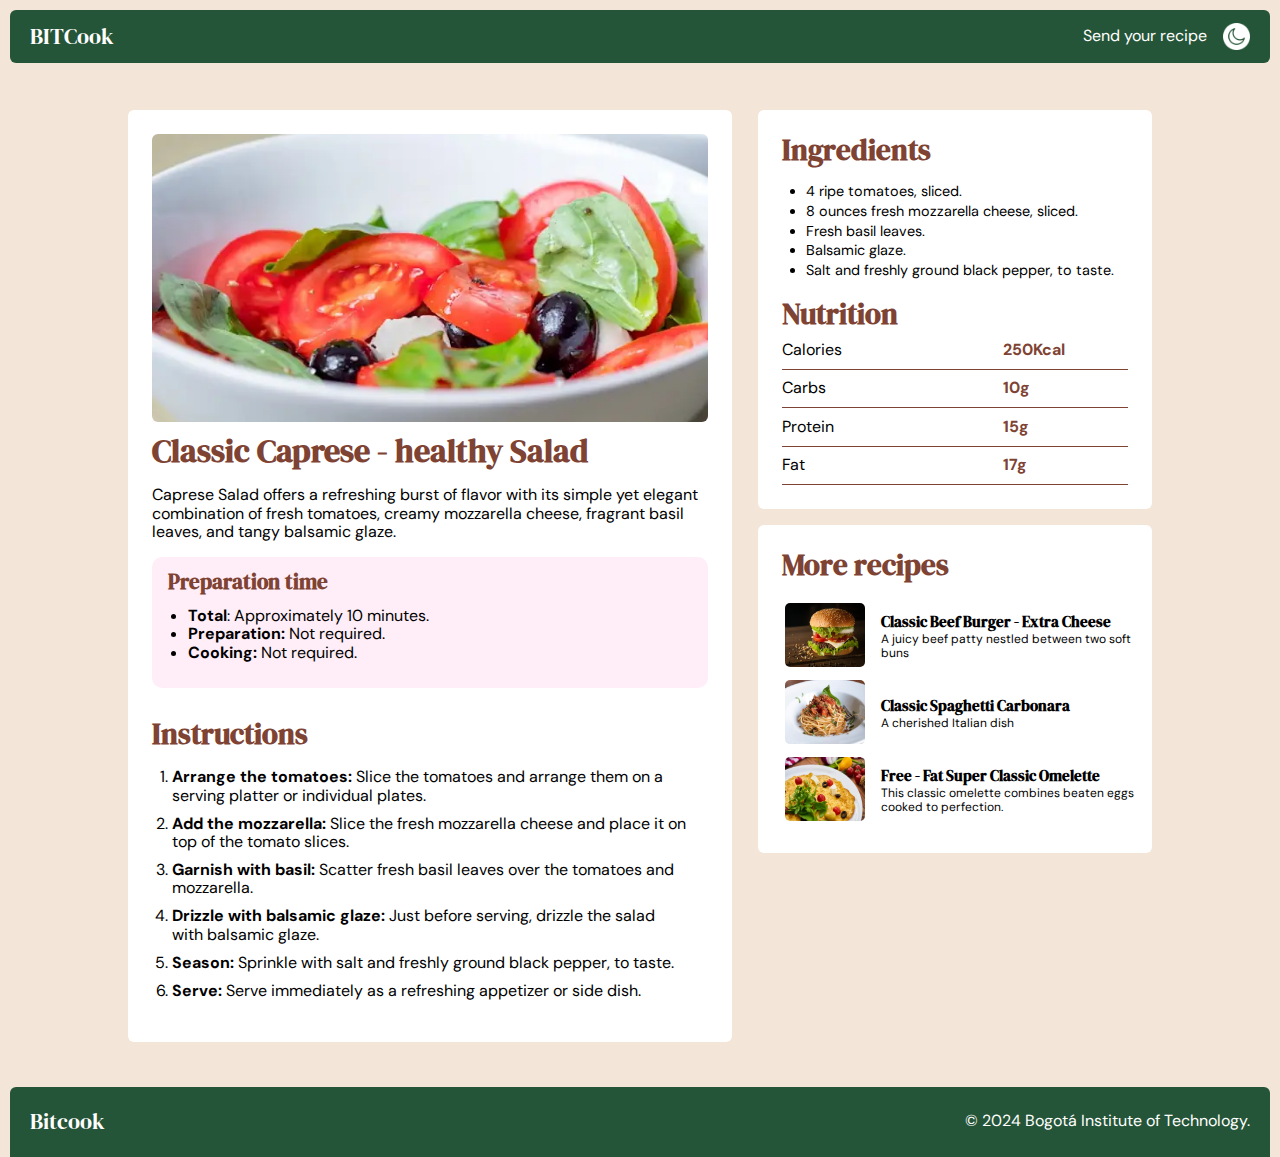
==== fifth-recipe.html @ d4073292 "Add each complete recipe and other details" ====
<!DOCTYPE html>
<html lang="en">

<head>
    <meta charset="UTF-8">
    <meta name="viewport" content="width=device-width, initial-scale=1.0">

    <link rel='preload' href='css/style.css' as='style'>
    <link rel='stylesheet' href='css/style.css'>

    <link rel='preload' href='css/recipe.css' as='style'>
    <link rel='stylesheet' href='css/recipe.css'>

    <link rel='preload' href='css/normalize.css' as='style'>
    <link rel='stylesheet' href='css/normalize.css'>

    <link rel='icon' href='images/favicon.png' type='image/x-icon'>

    <title>BIT Cook Recipe</title>
</head>

<body>
    <header class="header">
        <nav class="header__navbar">
            <ul class="header__navbar-list">
                <li class="header__navbar__item header__navbar__item--left"><a href="index.html">BITCook</a></li>
                <li class="header__navbar__item header__navbar__item--right"><a href="form.html">Send your recipe</a>
                </li>
                <li class="header__navbar__item header__navbar__item--right">
                    <img src="assets/img/dark-mode-icon.png" alt="Dark Mode Icon" />
                </li>
            </ul>
        </nav>
    </header>

    <main class="main">

        <section class="main__recipe">

            <picture>
                <source srcset="assets/img/salad.webp" type="img/webp">
                <img class="main__recipe__image" src="assets/img/salad.webp" alt="Recipe Image">
            </picture>

            <h1 class="main__recipe__title">Classic Caprese - healthy Salad</h1>

            <p class="main__recipe__description">Caprese Salad offers a refreshing burst of flavor with its simple yet
                elegant combination of fresh tomatoes, creamy mozzarella cheese, fragrant basil leaves, and tangy
                balsamic glaze.
            </p>

            <div class="main__recipe__details">
                <h3 class="main__recipe__details__title">Preparation time</h3>

                <ul class="main__recipe__details__list">
                    <li class="main__recipe__details__list__item"><strong>Total</strong>: Approximately 10 minutes.</li>
                    <li class="main__recipe__details__list__item"><strong>Preparation:</strong> Not required.</li>
                    <li class="main__recipe__details__list__item"><strong>Cooking:</strong> Not required.</li>
                </ul>

            </div>

            <div class="main__recipe__instructions">

                <h2 class="main__recipe__instructions__title">Instructions</h2>

                <ol class="main__recipe__instructions__list">

                    <li class="main__recipe__instructions__list__item"><strong>Arrange the tomatoes:</strong> Slice the
                        tomatoes and arrange them on a serving platter or individual plates.</li>
                    <li class="main__recipe__instructions__list__item"><strong>Add the mozzarella:</strong> Slice the
                        fresh mozzarella cheese and place it on top of the tomato slices.</li>
                    <li class="main__recipe__instructions__list__item"><strong>Garnish with basil:</strong> Scatter
                        fresh basil leaves over the tomatoes and mozzarella.</li>
                    <li class="main__recipe__instructions__list__item"><strong>Drizzle with balsamic glaze:</strong>
                        Just before serving, drizzle the salad with balsamic glaze.</li>
                    <li class="main__recipe__instructions__list__item"><strong>Season:</strong> Sprinkle with salt and
                        freshly ground black pepper, to taste.</li>
                    <li class="main__recipe__instructions__list__item"><strong>Serve:</strong> Serve immediately as a
                        refreshing appetizer or side dish.</li>

                </ol>

            </div>

        </section>

        <aside class="main__aside">

            <section class="main__aside__ingredients">

                <h2 class="main__aside__ingredients__title">Ingredients</h2>
                <ul class="main__aside__ingredients__list">
                    <li class="main__aside__ingredients__list__item">4 ripe tomatoes, sliced.</li>
                    <li class="main__aside__ingredients__list__item">8 ounces fresh mozzarella cheese, sliced.</li>
                    <li class="main__aside__ingredients__list__item">Fresh basil leaves.</li>
                    <li class="main__aside__ingredients__list__item">Balsamic glaze.</li>
                    <li class="main__aside__ingredients__list__item">Salt and freshly ground black pepper, to taste.</li>
                </ul>

                <h2 class="main__aside__ingredients__nutrition-title">Nutrition</h2>
                <div class="main__aside__ingredients__nutrition">
                    <div class="main__aside__ingredients__nutrition__info">
                        <p class="main__aside__ingredients__nutrition__info__text">Calories</p>
                        <p class="main__aside__ingredients__nutrition__info__text">Carbs</p>
                        <p class="main__aside__ingredients__nutrition__info__text">Protein</p>
                        <p class="main__aside__ingredients__nutrition__info__text">Fat</p>
                    </div>
                    <div class="main__aside__ingredients__nutrition__info">
                        <p
                            class="main__aside__ingredients__nutrition__info__text main__aside__ingredients__nutrition__info__text--values">
                            250Kcal</p>
                        <p
                            class="main__aside__ingredients__nutrition__info__text main__aside__ingredients__nutrition__info__text--values">
                            10g</p>
                        <p
                            class="main__aside__ingredients__nutrition__info__text main__aside__ingredients__nutrition__info__text--values">
                            15g</p>
                        <p
                            class="main__aside__ingredients__nutrition__info__text main__aside__ingredients__nutrition__info__text--values">
                            17g</p>
                    </div>
                </div>

            </section>

            <section class="main__aside__more-recipes">

                <h2 class="main__aside__more-recipes__title">More recipes</h2>

                <a href="sixth-recipe.html" class="main__aside__more-recipes__recipe__link">
                    <div class="main__aside__more-recipes__recipe">
                        <picture>
                            <source srcset="assets/img/burgher.webp" type="img/webp">
                            <img class="main__aside__more-recipes__image" src="assets/img/burgher.webp"
                                alt="Recipe Image">
                        </picture>

                        <div class="main__aside__more-recipes__recipe__info">
                            <h4 class="main__aside__more-recipes__recipe__info__title">Classic Beef Burger - Extra Cheese</h4>
                            <p class="main__aside__more-recipes__recipe__info__description">A juicy beef patty nestled
                                between two soft buns</p>
                        </div>
                    </div>
                </a>

                <a href="recipe.html" class="main__aside__more-recipes__recipe__link">
                    <div class="main__aside__more-recipes__recipe">
                        <picture>
                            <source srcset="assets/img/carbonara.webp" type="img/webp">
                            <img class="main__aside__more-recipes__image" src="assets/img/carbonara.webp"
                                alt="Recipe Image">
                        </picture>

                        <div class="main__aside__more-recipes__recipe__info">
                            <h4 class="main__aside__more-recipes__recipe__info__title">Classic Spaghetti Carbonara</h4>
                            <p class="main__aside__more-recipes__recipe__info__description">A
                                cherished Italian dish</p>
                        </div>
                    </div>
                </a>

                <a href="second-recipe.html" class="main__aside__more-recipes__recipe__link">
                    <div class="main__aside__more-recipes__recipe">
                        <picture>
                            <source srcset="assets/img/omelette.webp" type="img/webp">
                            <img class="main__aside__more-recipes__image" src="assets/img/omelette.webp"
                                alt="Recipe Image">
                        </picture>

                        <div class="main__aside__more-recipes__recipe__info">
                            <h4 class="main__aside__more-recipes__recipe__info__title">Free - Fat Super Classic Omelette</h4>
                            <p class="main__aside__more-recipes__recipe__info__description">This classic omelette
                                combines beaten eggs cooked to perfection.</p>
                        </div>
                    </div>
                </a>

            </section>

        </aside>

    </main>

    <footer class="footer">
        <a class="footer__item footer__item--title" href="index.html">
            <p>Bitcook</p>
        </a>
        <p class="footer__item">© 2024 Bogotá Institute of Technology.</p>
    </footer>

</body>

</html>
---- css/style.css ----
@import url("https://fonts.googleapis.com/css2?family=DM+Sans:ital,opsz,wght@0,9..40,100..1000;1,9..40,100..1000&family=DM+Serif+Display:ital@0;1&display=swap");

:root {
  --bg-color: #f3e5d8;
  --green: #255538;
  --light-brown: #7e4333;
  --first-font: "DM Serif Display", serif;
  --secundary-font: "DM Sans", sans-serif;
}

/* DARK MODE =============================================================*/

.dark-mode body {
    background-color: black;
}



/* Globales ===========================================================*/

html {
    box-sizing: border-box;
    margin: 0;
    padding: 0;
}
*, *:before, *:after {
    box-sizing: inherit;
}

body {
    background-color: var(--bg-color);
    font-family: var(--first-font);
}

/* Navbar ==============================================================*/

.header__navbar {
    background-color: var(--green);
    color: white;
    margin: 10px;
    border-radius: 6px;
}

.header__navbar-list {
    display: flex;
    align-items: center;
    margin: 0;
    padding: .8rem 20px;
    list-style: none;
    column-gap: 1rem;
}

.header__navbar__item--left {
    margin-right: auto;
    font-size: 1.4rem;
}

.header__navbar__item--right {
    text-align: center;
    font-size: clamp(.65rem, 4.5vw, 1rem);
    font-family: var(--secundary-font);
}

.header__navbar__item a {
    text-decoration: none;
    color: white;
}

.header__navbar__item--right img {
    margin-bottom: -4px;
    height: 1.7rem;
}

/* footer ==============================================================*/

.footer {
    background-color: #255538;
    height: 70px;
    border-radius: 6px 6px 0 0;
    margin: 0 .625rem;
    display: flex;
    justify-content: space-between;
    align-items: center;
    padding: 0 20px;
    column-gap: 30px;
}

.footer__item {
    margin: 0;
    color: white;
    font-family: var(--secundary-font);
    font-size: clamp(.58rem, 2.67vw, 2.4vw);
}

.footer__item--title {
    font-size: clamp(1.2rem, 4.3vw, 4vw);
    font-family: var(--first-font);
    text-decoration: none;
}

.footer__item--title p {
    margin: 0;
}

.footer__item:last-child {
    padding-left: 2.2rem;
    text-align: end;
}

/* Tablet Mode */

@media (min-width: 768px) {
    .footer__item:last-child {
        font-size: 1rem;
    }

    .footer__item--title {
        font-size: 1.4rem;
    }
}

/* Desktop Mode */

@media (min-width: 1024px) {
}
---- css/style.css ----
@import url("https://fonts.googleapis.com/css2?family=DM+Sans:ital,opsz,wght@0,9..40,100..1000;1,9..40,100..1000&family=DM+Serif+Display:ital@0;1&display=swap");

:root {
  --bg-color: #f3e5d8;
  --green: #255538;
  --light-brown: #7e4333;
  --first-font: "DM Serif Display", serif;
  --secundary-font: "DM Sans", sans-serif;
}

/* DARK MODE =============================================================*/

.dark-mode body {
    background-color: black;
}



/* Globales ===========================================================*/

html {
    box-sizing: border-box;
    margin: 0;
    padding: 0;
}
*, *:before, *:after {
    box-sizing: inherit;
}

body {
    background-color: var(--bg-color);
    font-family: var(--first-font);
}

/* Navbar ==============================================================*/

.header__navbar {
    background-color: var(--green);
    color: white;
    margin: 10px;
    border-radius: 6px;
}

.header__navbar-list {
    display: flex;
    align-items: center;
    margin: 0;
    padding: .8rem 20px;
    list-style: none;
    column-gap: 1rem;
}

.header__navbar__item--left {
    margin-right: auto;
    font-size: 1.4rem;
}

.header__navbar__item--right {
    text-align: center;
    font-size: clamp(.65rem, 4.5vw, 1rem);
    font-family: var(--secundary-font);
}

.header__navbar__item a {
    text-decoration: none;
    color: white;
}

.header__navbar__item--right img {
    margin-bottom: -4px;
    height: 1.7rem;
}

/* footer ==============================================================*/

.footer {
    background-color: #255538;
    height: 70px;
    border-radius: 6px 6px 0 0;
    margin: 0 .625rem;
    display: flex;
    justify-content: space-between;
    align-items: center;
    padding: 0 20px;
    column-gap: 30px;
}

.footer__item {
    margin: 0;
    color: white;
    font-family: var(--secundary-font);
    font-size: clamp(.58rem, 2.67vw, 2.4vw);
}

.footer__item--title {
    font-size: clamp(1.2rem, 4.3vw, 4vw);
    font-family: var(--first-font);
    text-decoration: none;
}

.footer__item--title p {
    margin: 0;
}

.footer__item:last-child {
    padding-left: 2.2rem;
    text-align: end;
}

/* Tablet Mode */

@media (min-width: 768px) {
    .footer__item:last-child {
        font-size: 1rem;
    }

    .footer__item--title {
        font-size: 1.4rem;
    }
}

/* Desktop Mode */

@media (min-width: 1024px) {
}
---- css/recipe.css ----
@import url("https://fonts.googleapis.com/css2?family=DM+Sans:ital,opsz,wght@0,9..40,100..1000;1,9..40,100..1000&family=DM+Serif+Display:ital@0;1&display=swap");

:root {
  --light-brown: #7e4333;
  --first-font: "DM Serif Display", serif;
  --secundary-font: "DM Sans", sans-serif;
}

/* Globales */

html {
  box-sizing: border-box;
  margin: 0;
  padding: 0;
}
*,
*:before,
*:after {
  box-sizing: inherit;
}

.main__aside__more-recipes__recipe__link {
  text-decoration: none;
}

.main__recipe__description,
.main__recipe__details__list__item,
.main__recipe__instructions__list__item,
.main__aside__ingredients__list__item,
.main__aside__ingredients__nutrition__info__text,
.main__aside__more-recipes__recipe__info__description {
  font-family: var(--secundary-font);
  font-size: clamp(0.7rem, 2.85vw, 2.85vw);
}

.main__recipe__details__title,
.main__recipe__instructions__title,
.main__aside__ingredients__title,
.main__aside__ingredients__nutrition-title,
.main__aside__more-recipes__title {
  font-size: clamp(1.2rem, 4.4vw, 4, 4vw);
  margin: 0;
  color: var(--light-brown);
}

/* Recipe Section */

.main__recipe,
.main__aside__ingredients,
.main__aside__more-recipes {
  margin: 2.3rem 0.8rem;
  background-color: white;
  padding: 1rem;
  border-radius: 6px;
  transition: box-shadow 0.4s ease;
}

.main__recipe:hover,
.main__aside__ingredients:hover,
.main__aside__more-recipes:hover {
  -webkit-box-shadow: 0px 0px 15px 0px rgba(0, 0, 0, 0.495);
  -moz-box-shadow: 0px 0px 15px 0px rgba(0, 0, 0, 0.57);
  box-shadow: 0px 0px 15px 0px rgba(0, 0, 0, 0.486);
}

.main__recipe__image {
  width: 100%;
  border-radius: 6px;
}

.main__recipe__title {
  color: var(--light-brown);
  font-size: clamp(1.5rem, 7.2vw, 7.2vw);
}

.main__recipe__details {
  background-color: #ffeef8;
  padding: 0.8rem 1rem;
  border-radius: 10px;
}

.main__recipe__details__list,
.main__recipe__instructions__list {
  margin: 0.8rem 0;
  padding: 0 20px;
}

.main__recipe__instructions {
  margin-top: 30px;
}

.main__recipe__instructions__list__item {
  padding: 0.3rem 0;
}

/* Ingredients Section */

.main__aside__ingredients__title {
  margin-top: 0.4rem;
}

.main__aside__ingredients__list {
  padding-left: 1.5em;
}

.main__aside__ingredients__list__item {
  padding-bottom: 0.2rem;
}

.main__aside__ingredients__nutrition {
  display: flex;
  justify-content: space-between;
}

.main__aside__ingredients__nutrition__info__text {
  border-bottom: solid var(--light-brown) 1.5px;
}

.main__aside__ingredients__nutrition__info {
  width: 50%;
}

.main__aside__ingredients__nutrition__info__text {
  padding: 0.6rem 0;
}

.main__aside__ingredients__nutrition__info__text--values {
  padding-left: 3em;
  color: var(--light-brown);
  font-weight: 700;
}

/* More Recipes Section */

.main__aside__more-recipes {
  margin-bottom: 3rem;
}

.main__aside__more-recipes__recipe {
  color: black;
}

.main__aside__more-recipes__title {
  margin-bottom: 0.7rem;
}

.main__aside__more-recipes__recipe {
  display: flex;
}

.main__aside__more-recipes__image {
  width: 4rem;
  height: 3.5rem;
  margin: 0.3rem 0;
  border-radius: 5px;
}

.main__aside__more-recipes__recipe__info {
  display: flex;
  flex-direction: column;
  justify-content: center;
  row-gap: 0.2rem;
  padding: 0 1rem;
}

.main__aside__more-recipes__recipe__info__title {
  font-size: clamp(.8rem, 3.68vw, 3.68vw);
  margin: 0;
}

.main__aside__more-recipes__recipe__info__description {
  margin: 0;
  font-size: .5em;
}

/* Tablet Mode */

@media (min-width: 768px) {
  .main__recipe,
  .main__aside__ingredients,
  .main__aside__more-recipes {
    padding: 1.5rem;
  }

  .main__aside__more-recipes__image {
    width: 6rem;
    height: 5rem;
    margin-left: 0.2rem;
  }

  .main__aside__more-recipes__recipe__info {
    padding-left: 2rem;
  }

  .main__aside__more-recipes__recipe__info__title {
    font-size: clamp(1.1rem, 3.68vw, 3.68vw);
  }

  .main__aside__more-recipes__recipe__info__description {
    font-size: .9em;
  }
  
}

/* Desktop Mode */

@media (min-width: 1024px) {
  .main {
    margin: .5rem auto;
    width: 82vw;
    max-width: 100rem;
    height: auto;
    display: grid;
    grid-template-columns: 60% 1fr;
    grid-template-rows: auto;
    grid-template-areas: "recipe recipe_details";
  }

  .main__recipe {
    grid-area: recipe;
  }

  .main__aside {
    grid-area: recipe_details;
  }

  .main__recipe__title {
    font-size: 2em;
    margin: .5rem 0;
  }
  
  .main__recipe__image {
    height: 18rem;
  }

  .main__recipe__details__title,
  .main__aside__more-recipes__recipe__info__title {
    font-size: 1.3em;
  }
  
  .main__recipe__instructions__title,
  .main__aside__ingredients__title,
  .main__aside__ingredients__nutrition-title,
  .main__aside__more-recipes__title {
    font-size: 1.8em;
    margin: 0;
  }

  .main__aside__more-recipes__title {
    margin-bottom: 1rem;
  }
  
  .main__recipe__description,
  .main__recipe__details__list__item,
  .main__recipe__instructions__list__item,
  .main__aside__ingredients__nutrition__info__text {
    font-size: 1em;
  }

  .main__aside__ingredients {
    margin-bottom: .5rem;
  }

  .main__aside__ingredients__list__item {
    font-size: .9em;
  }

  .main__aside__more-recipes__recipe__info {
    padding-left: 1em;
  }

  .main__aside__ingredients__nutrition__info__text {
    margin: 0;
  }

  .main__aside__more-recipes {
    padding-right: 1px;
    margin-top: 1rem;
  }

  .main__aside__more-recipes__image:hover {
    transform: scale(1.1);
  }

  .main__aside__more-recipes__recipe__info__title {
    font-size: .95em;
  }

  .main__aside__more-recipes__recipe__info__description {
    font-size: .75em;
  }

  .main__aside__more-recipes__image {
    width: 5rem;
    height: 4rem;
  }

}
---- css/recipe.css ----
@import url("https://fonts.googleapis.com/css2?family=DM+Sans:ital,opsz,wght@0,9..40,100..1000;1,9..40,100..1000&family=DM+Serif+Display:ital@0;1&display=swap");

:root {
  --light-brown: #7e4333;
  --first-font: "DM Serif Display", serif;
  --secundary-font: "DM Sans", sans-serif;
}

/* Globales */

html {
  box-sizing: border-box;
  margin: 0;
  padding: 0;
}
*,
*:before,
*:after {
  box-sizing: inherit;
}

.main__aside__more-recipes__recipe__link {
  text-decoration: none;
}

.main__recipe__description,
.main__recipe__details__list__item,
.main__recipe__instructions__list__item,
.main__aside__ingredients__list__item,
.main__aside__ingredients__nutrition__info__text,
.main__aside__more-recipes__recipe__info__description {
  font-family: var(--secundary-font);
  font-size: clamp(0.7rem, 2.85vw, 2.85vw);
}

.main__recipe__details__title,
.main__recipe__instructions__title,
.main__aside__ingredients__title,
.main__aside__ingredients__nutrition-title,
.main__aside__more-recipes__title {
  font-size: clamp(1.2rem, 4.4vw, 4, 4vw);
  margin: 0;
  color: var(--light-brown);
}

/* Recipe Section */

.main__recipe,
.main__aside__ingredients,
.main__aside__more-recipes {
  margin: 2.3rem 0.8rem;
  background-color: white;
  padding: 1rem;
  border-radius: 6px;
  transition: box-shadow 0.4s ease;
}

.main__recipe:hover,
.main__aside__ingredients:hover,
.main__aside__more-recipes:hover {
  -webkit-box-shadow: 0px 0px 15px 0px rgba(0, 0, 0, 0.495);
  -moz-box-shadow: 0px 0px 15px 0px rgba(0, 0, 0, 0.57);
  box-shadow: 0px 0px 15px 0px rgba(0, 0, 0, 0.486);
}

.main__recipe__image {
  width: 100%;
  border-radius: 6px;
}

.main__recipe__title {
  color: var(--light-brown);
  font-size: clamp(1.5rem, 7.2vw, 7.2vw);
}

.main__recipe__details {
  background-color: #ffeef8;
  padding: 0.8rem 1rem;
  border-radius: 10px;
}

.main__recipe__details__list,
.main__recipe__instructions__list {
  margin: 0.8rem 0;
  padding: 0 20px;
}

.main__recipe__instructions {
  margin-top: 30px;
}

.main__recipe__instructions__list__item {
  padding: 0.3rem 0;
}

/* Ingredients Section */

.main__aside__ingredients__title {
  margin-top: 0.4rem;
}

.main__aside__ingredients__list {
  padding-left: 1.5em;
}

.main__aside__ingredients__list__item {
  padding-bottom: 0.2rem;
}

.main__aside__ingredients__nutrition {
  display: flex;
  justify-content: space-between;
}

.main__aside__ingredients__nutrition__info__text {
  border-bottom: solid var(--light-brown) 1.5px;
}

.main__aside__ingredients__nutrition__info {
  width: 50%;
}

.main__aside__ingredients__nutrition__info__text {
  padding: 0.6rem 0;
}

.main__aside__ingredients__nutrition__info__text--values {
  padding-left: 3em;
  color: var(--light-brown);
  font-weight: 700;
}

/* More Recipes Section */

.main__aside__more-recipes {
  margin-bottom: 3rem;
}

.main__aside__more-recipes__recipe {
  color: black;
}

.main__aside__more-recipes__title {
  margin-bottom: 0.7rem;
}

.main__aside__more-recipes__recipe {
  display: flex;
}

.main__aside__more-recipes__image {
  width: 4rem;
  height: 3.5rem;
  margin: 0.3rem 0;
  border-radius: 5px;
}

.main__aside__more-recipes__recipe__info {
  display: flex;
  flex-direction: column;
  justify-content: center;
  row-gap: 0.2rem;
  padding: 0 1rem;
}

.main__aside__more-recipes__recipe__info__title {
  font-size: clamp(.8rem, 3.68vw, 3.68vw);
  margin: 0;
}

.main__aside__more-recipes__recipe__info__description {
  margin: 0;
  font-size: .5em;
}

/* Tablet Mode */

@media (min-width: 768px) {
  .main__recipe,
  .main__aside__ingredients,
  .main__aside__more-recipes {
    padding: 1.5rem;
  }

  .main__aside__more-recipes__image {
    width: 6rem;
    height: 5rem;
    margin-left: 0.2rem;
  }

  .main__aside__more-recipes__recipe__info {
    padding-left: 2rem;
  }

  .main__aside__more-recipes__recipe__info__title {
    font-size: clamp(1.1rem, 3.68vw, 3.68vw);
  }

  .main__aside__more-recipes__recipe__info__description {
    font-size: .9em;
  }
  
}

/* Desktop Mode */

@media (min-width: 1024px) {
  .main {
    margin: .5rem auto;
    width: 82vw;
    max-width: 100rem;
    height: auto;
    display: grid;
    grid-template-columns: 60% 1fr;
    grid-template-rows: auto;
    grid-template-areas: "recipe recipe_details";
  }

  .main__recipe {
    grid-area: recipe;
  }

  .main__aside {
    grid-area: recipe_details;
  }

  .main__recipe__title {
    font-size: 2em;
    margin: .5rem 0;
  }
  
  .main__recipe__image {
    height: 18rem;
  }

  .main__recipe__details__title,
  .main__aside__more-recipes__recipe__info__title {
    font-size: 1.3em;
  }
  
  .main__recipe__instructions__title,
  .main__aside__ingredients__title,
  .main__aside__ingredients__nutrition-title,
  .main__aside__more-recipes__title {
    font-size: 1.8em;
    margin: 0;
  }

  .main__aside__more-recipes__title {
    margin-bottom: 1rem;
  }
  
  .main__recipe__description,
  .main__recipe__details__list__item,
  .main__recipe__instructions__list__item,
  .main__aside__ingredients__nutrition__info__text {
    font-size: 1em;
  }

  .main__aside__ingredients {
    margin-bottom: .5rem;
  }

  .main__aside__ingredients__list__item {
    font-size: .9em;
  }

  .main__aside__more-recipes__recipe__info {
    padding-left: 1em;
  }

  .main__aside__ingredients__nutrition__info__text {
    margin: 0;
  }

  .main__aside__more-recipes {
    padding-right: 1px;
    margin-top: 1rem;
  }

  .main__aside__more-recipes__image:hover {
    transform: scale(1.1);
  }

  .main__aside__more-recipes__recipe__info__title {
    font-size: .95em;
  }

  .main__aside__more-recipes__recipe__info__description {
    font-size: .75em;
  }

  .main__aside__more-recipes__image {
    width: 5rem;
    height: 4rem;
  }

}
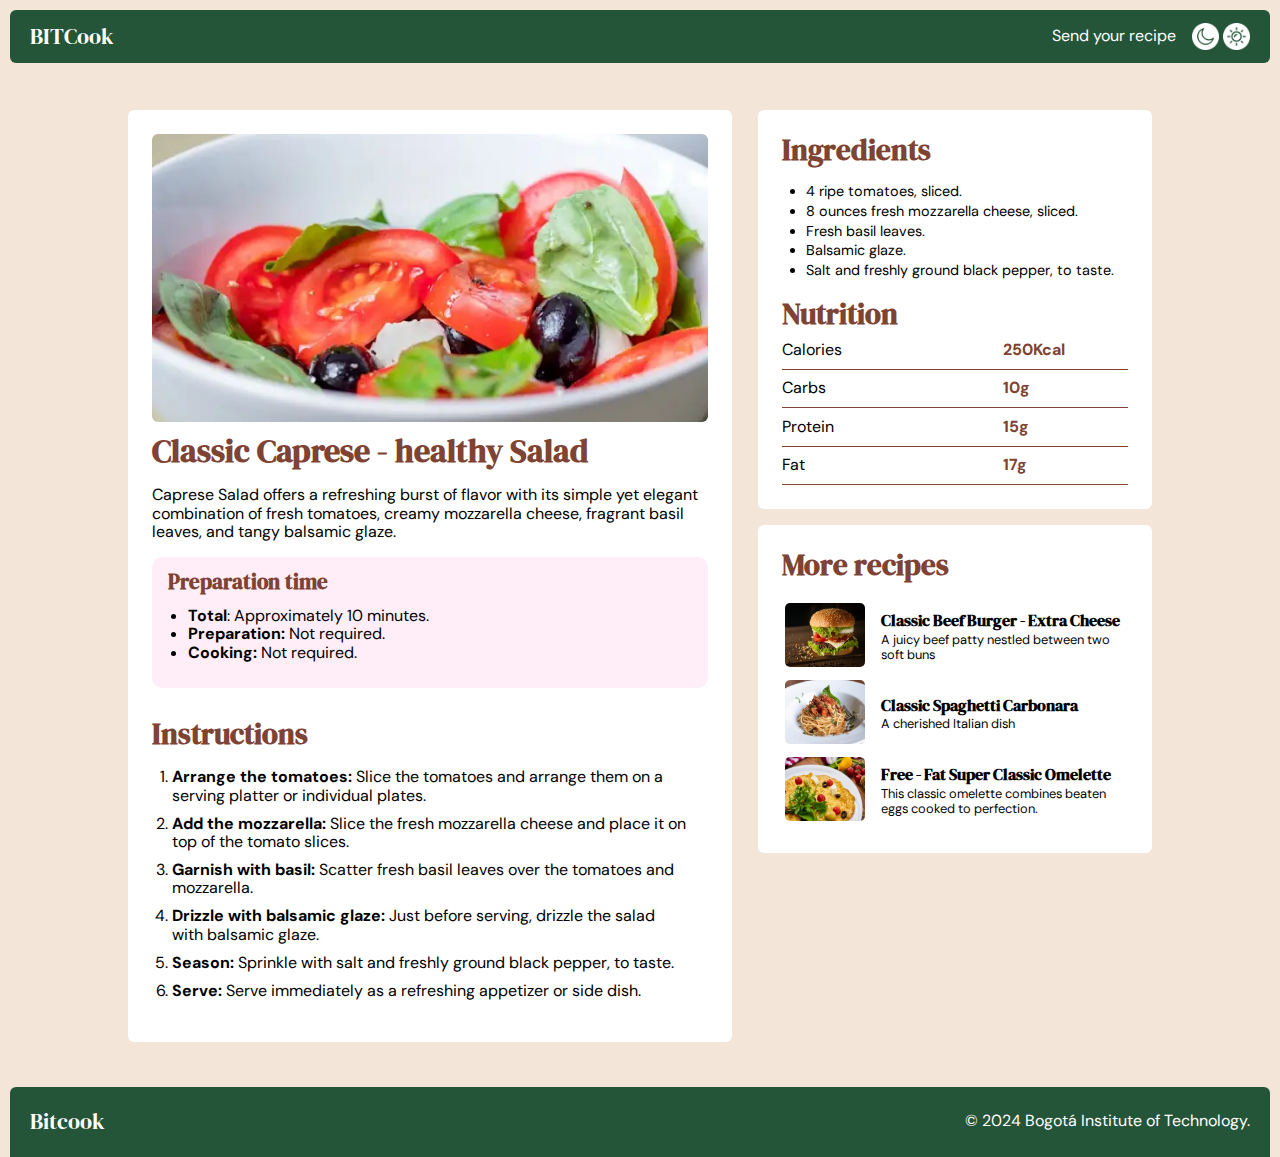
==== commit e320ba8a: "Add Dark mode and other details" ====
--- a/fifth-recipe.html
+++ b/fifth-recipe.html
@@ -27,7 +27,8 @@
                 <li class="header__navbar__item header__navbar__item--right"><a href="form.html">Send your recipe</a>
                 </li>
                 <li class="header__navbar__item header__navbar__item--right">
-                    <img src="assets/img/dark-mode-icon.png" alt="Dark Mode Icon" />
+                    <img class="dark-mode-icon" src="assets/img/dark-mode-icon.png" alt="Dark Mode Icon" />
+                    <img class="light-mode-icon" src="assets/img/light-mode-icon.png" alt="Light Mode Icon" />
                 </li>
             </ul>
         </nav>
@@ -189,6 +190,8 @@
         <p class="footer__item">© 2024 Bogotá Institute of Technology.</p>
     </footer>
 
+    <script src="js/dark-mode.js"></script>
+
 </body>
 
 </html>--- a/css/style.css
+++ b/css/style.css
@@ -10,11 +10,13 @@
 
 /* DARK MODE =============================================================*/
 
-.dark-mode body {
-    background-color: black;
+#light-mode-icon {
+    display: none;
 }
 
-
+body.dark-mode {
+    background-color: rgb(21, 21, 21);
+}
 
 /* Globales ===========================================================*/
 
@@ -69,6 +71,7 @@
 .header__navbar__item--right img {
     margin-bottom: -4px;
     height: 1.7rem;
+    cursor: pointer;
 }
 
 /* footer ==============================================================*/
--- a/css/style.css
+++ b/css/style.css
@@ -10,11 +10,13 @@
 
 /* DARK MODE =============================================================*/
 
-.dark-mode body {
-    background-color: black;
+#light-mode-icon {
+    display: none;
 }
 
-
+body.dark-mode {
+    background-color: rgb(21, 21, 21);
+}
 
 /* Globales ===========================================================*/
 
@@ -69,6 +71,7 @@
 .header__navbar__item--right img {
     margin-bottom: -4px;
     height: 1.7rem;
+    cursor: pointer;
 }
 
 /* footer ==============================================================*/
--- a/css/recipe.css
+++ b/css/recipe.css
@@ -7,6 +7,10 @@
 }
 
 /* Globales */
+
+body {
+  transition: color 0.3s ease-out;
+}
 
 html {
   box-sizing: border-box;
@@ -43,6 +47,35 @@
   color: var(--light-brown);
 }
 
+/* Dark Mode */
+
+#light-mode-icon {
+  display: none;
+}
+
+body.dark-mode,
+body.dark-mode h1,
+body.dark-mode h2,
+body.dark-mode h3,
+body.dark-mode h4,
+body.dark-mode .main__aside__ingredients__nutrition__info__text,
+body.dark-mode .main__aside__more-recipes__recipe__info__description {
+  color: white;
+}
+
+body.dark-mode .main__recipe,
+body.dark-mode .main__aside__ingredients,
+body.dark-mode .main__aside__more-recipes {
+  background-color: #2F2F2F;
+}
+
+body.dark-mode .main__recipe__details {
+  background-color: #4E4D4E;
+}
+
+body.dark-mode .main__aside__ingredients__nutrition__info__text {
+  border-bottom: solid white 1.5px;
+}
 /* Recipe Section */
 
 .main__recipe,
@@ -66,6 +99,7 @@
 .main__recipe__image {
   width: 100%;
   border-radius: 6px;
+  object-fit: cover;
 }
 
 .main__recipe__title {
@@ -164,13 +198,13 @@
 }
 
 .main__aside__more-recipes__recipe__info__title {
-  font-size: clamp(.8rem, 3.68vw, 3.68vw);
+  font-size: clamp(.7rem, 3.68vw, 1rem);
   margin: 0;
 }
 
 .main__aside__more-recipes__recipe__info__description {
   margin: 0;
-  font-size: .5em;
+  font-size: .5rem;
 }
 
 /* Tablet Mode */
@@ -197,7 +231,7 @@
   }
 
   .main__aside__more-recipes__recipe__info__description {
-    font-size: .9em;
+    font-size: 1em;
   }
   
 }
@@ -283,11 +317,11 @@
   }
 
   .main__aside__more-recipes__recipe__info__title {
-    font-size: .95em;
+    font-size: 1em;
   }
 
   .main__aside__more-recipes__recipe__info__description {
-    font-size: .75em;
+    font-size: .8em;
   }
 
   .main__aside__more-recipes__image {
--- a/css/recipe.css
+++ b/css/recipe.css
@@ -7,6 +7,10 @@
 }
 
 /* Globales */
+
+body {
+  transition: color 0.3s ease-out;
+}
 
 html {
   box-sizing: border-box;
@@ -43,6 +47,35 @@
   color: var(--light-brown);
 }
 
+/* Dark Mode */
+
+#light-mode-icon {
+  display: none;
+}
+
+body.dark-mode,
+body.dark-mode h1,
+body.dark-mode h2,
+body.dark-mode h3,
+body.dark-mode h4,
+body.dark-mode .main__aside__ingredients__nutrition__info__text,
+body.dark-mode .main__aside__more-recipes__recipe__info__description {
+  color: white;
+}
+
+body.dark-mode .main__recipe,
+body.dark-mode .main__aside__ingredients,
+body.dark-mode .main__aside__more-recipes {
+  background-color: #2F2F2F;
+}
+
+body.dark-mode .main__recipe__details {
+  background-color: #4E4D4E;
+}
+
+body.dark-mode .main__aside__ingredients__nutrition__info__text {
+  border-bottom: solid white 1.5px;
+}
 /* Recipe Section */
 
 .main__recipe,
@@ -66,6 +99,7 @@
 .main__recipe__image {
   width: 100%;
   border-radius: 6px;
+  object-fit: cover;
 }
 
 .main__recipe__title {
@@ -164,13 +198,13 @@
 }
 
 .main__aside__more-recipes__recipe__info__title {
-  font-size: clamp(.8rem, 3.68vw, 3.68vw);
+  font-size: clamp(.7rem, 3.68vw, 1rem);
   margin: 0;
 }
 
 .main__aside__more-recipes__recipe__info__description {
   margin: 0;
-  font-size: .5em;
+  font-size: .5rem;
 }
 
 /* Tablet Mode */
@@ -197,7 +231,7 @@
   }
 
   .main__aside__more-recipes__recipe__info__description {
-    font-size: .9em;
+    font-size: 1em;
   }
   
 }
@@ -283,11 +317,11 @@
   }
 
   .main__aside__more-recipes__recipe__info__title {
-    font-size: .95em;
+    font-size: 1em;
   }
 
   .main__aside__more-recipes__recipe__info__description {
-    font-size: .75em;
+    font-size: .8em;
   }
 
   .main__aside__more-recipes__image {
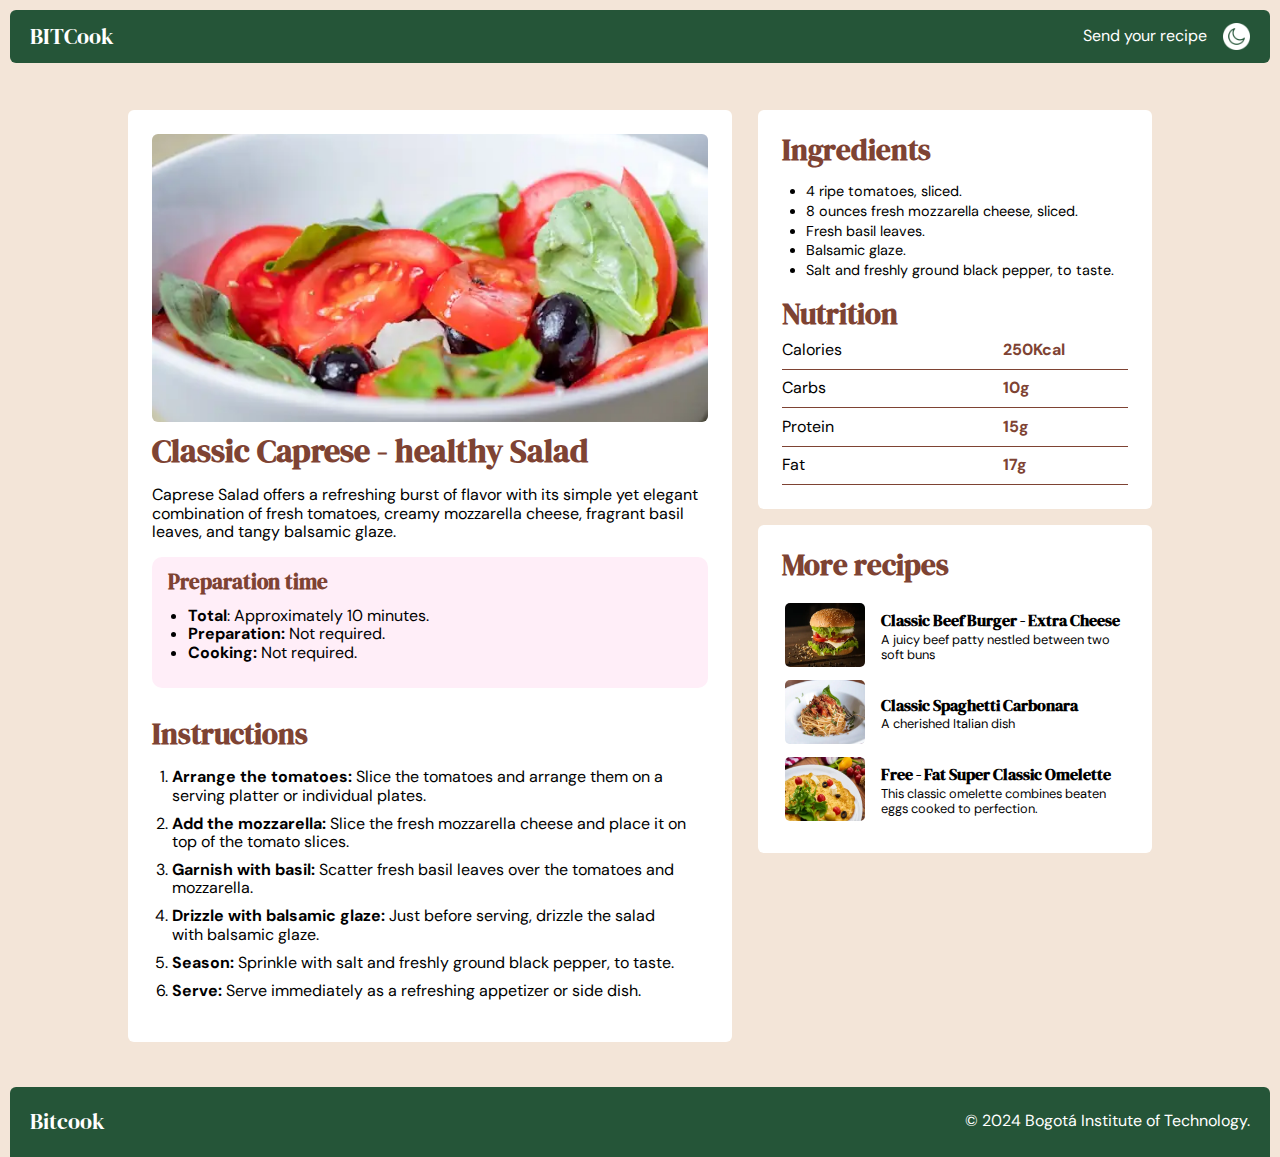
==== commit 5d4fef06: "Fix Dark mode" ====
--- a/fifth-recipe.html
+++ b/fifth-recipe.html
@@ -27,8 +27,8 @@
                 <li class="header__navbar__item header__navbar__item--right"><a href="form.html">Send your recipe</a>
                 </li>
                 <li class="header__navbar__item header__navbar__item--right">
-                    <img class="dark-mode-icon" src="assets/img/dark-mode-icon.png" alt="Dark Mode Icon" />
-                    <img class="light-mode-icon" src="assets/img/light-mode-icon.png" alt="Light Mode Icon" />
+                    <img id="dark-mode-icon" src="assets/img/dark-mode-icon.png" alt="Dark Mode Icon" onclick="enableDarkMode()"/>
+                    <img id="light-mode-icon" src="assets/img/light-mode-icon.png" alt="Light Mode Icon" onclick="enableLightMode()"/>
                 </li>
             </ul>
         </nav>
